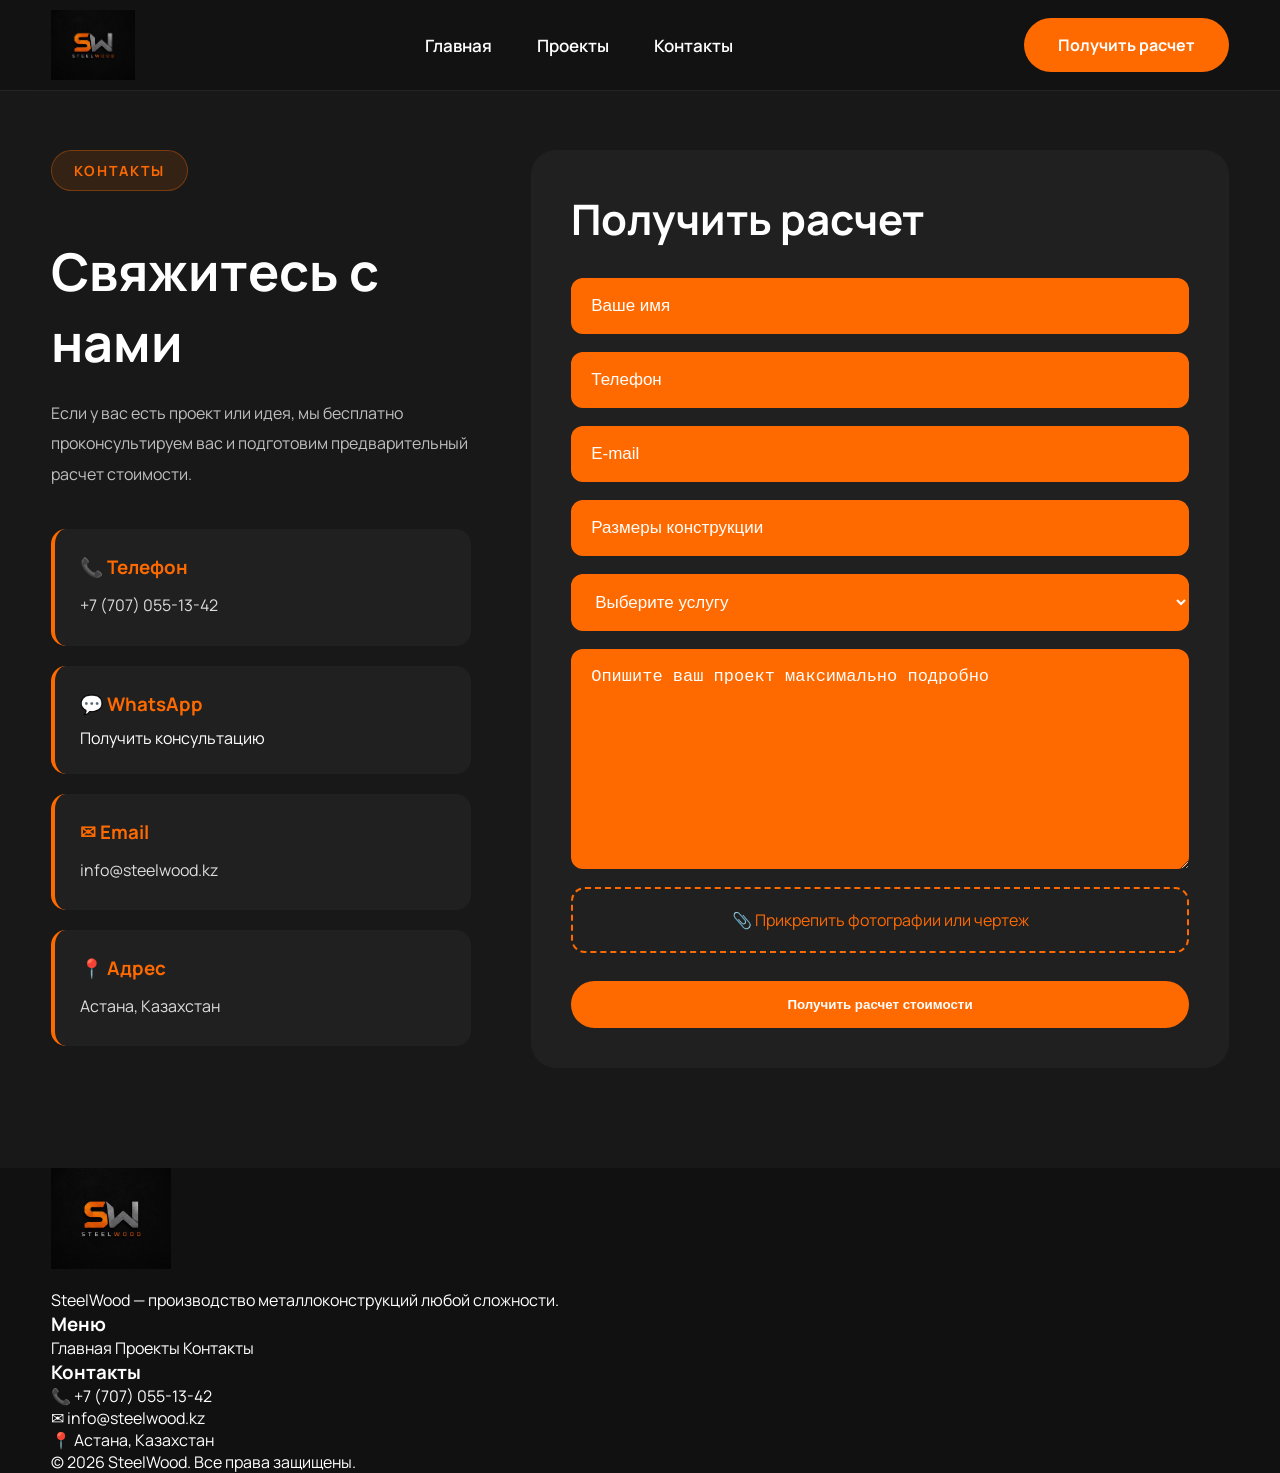
==== contacts.html @ b147d1b7 "Add files via upload" ====
<!DOCTYPE html>

<html lang="ru">

<head>

<meta charset="UTF-8">

<meta name="viewport" content="width=device-width, initial-scale=1.0">

<title>Контакты | SteelWood</title>

<link rel="stylesheet" href="style.css">

<link rel="preconnect" href="https://fonts.googleapis.com">

<link rel="preconnect" href="https://fonts.gstatic.com" crossorigin>

<link href="https://fonts.googleapis.com/css2?family=Manrope:wght@300;400;500;600;700;800&display=swap" rel="stylesheet">

</head>

<body>

<header class="header">

<div class="container">

<a href="index.html" class="logo">

<img src="images/logo.png">

</a>

<nav class="menu">

<a href="index.html">Главная</a>

<a href="projects.html">Проекты</a>

<a href="contacts.html">Контакты</a>

</nav>

<a href="#" class="btn-orange">

Получить расчет

</a>

</div>

</header>

<section class="contacts-page">

<div class="container">

<div class="contacts-left">

<span class="section-tag">

КОНТАКТЫ

</span>

<h2>

Свяжитесь с нами

</h2>

<p>

Если у вас есть проект или идея,
мы бесплатно проконсультируем вас
и подготовим предварительный расчет стоимости.

</p>

<div class="contact-card">

<h3>

📞 Телефон

</h3>

<p>

+7 (707) 055-13-42

</p>

</div>

<div class="contact-card">

<h3>

💬 WhatsApp

</h3>

<a href="https://wa.me/77070551342?text=Здравствуйте!%20Хочу%20узнать%20стоимость%20проекта." target="_blank">

Получить консультацию

</a>
</div>

<div class="contact-card">

<h3>

✉ Email

</h3>

<p>

info@steelwood.kz

</p>

</div>

<div class="contact-card">

<h3>

📍 Адрес

</h3>

<p>

Астана, Казахстан

</p>

</div>

</div>

<div class="contacts-right">

<h2>

Получить расчет

</h2>

<form>
    <input type="text" placeholder="Ваше имя" required>

<input type="tel" placeholder="Телефон" required>

<input type="email" placeholder="E-mail">

<input type="text" placeholder="Размеры конструкции">

<select>

<option>Выберите услугу</option>

<option>Металлоконструкции</option>

<option>Навесы</option>

<option>Лофт-мебель</option>

<option>Лестницы</option>

<option>Ограждения</option>

<option>Проектирование</option>

</select>

<textarea placeholder="Опишите ваш проект максимально подробно"></textarea>

<label class="upload-box">

📎 Прикрепить фотографии или чертеж

<input type="file" multiple>

</label>

<button type="submit" class="btn-orange">

Получить расчет стоимости

</button>

</form>

</div>

</div>

</section>

<footer>

<div class="container">

<div class="footer-grid">

<div>

<img src="images/logo.png" class="footer-logo">

<p>

SteelWood — производство металлоконструкций любой сложности.

</p>

</div>

<div>

<h3>

Меню

</h3>

<a href="index.html">Главная</a>

<a href="projects.html">Проекты</a>

<a href="contacts.html">Контакты</a>

</div>

<div>

<h3>

Контакты

</h3>

<p>📞 +7 (707) 055-13-42</p>

<p>✉ info@steelwood.kz</p>

<p>📍 Астана, Казахстан</p>

</div>

</div>

<div class="copyright">

© 2026 SteelWood. Все права защищены.

</div>

</div>

</footer>

<script src="script.js"></script>

</body>

</html>
---- style.css ----
/* ===========================
   RESET
=========================== */

*{
    margin:0;
    padding:0;
    box-sizing:border-box;
}

html{
    scroll-behavior:smooth;
}

body{
    font-family:"Manrope",sans-serif;
    background:#111;
    color:#fff;
    overflow-x:hidden;
}

a{
    text-decoration:none;
    color:white;
}

img{
    max-width:100%;
    display:block;
}

.container{
    width:min(1400px,92%);
    margin:auto;
}

/* ===========================
   HEADER
=========================== */

.header{

    position:fixed;

    width:100%;

    top:0;

    left:0;

    z-index:1000;

    background:rgba(15,15,15,.55);

    backdrop-filter:blur(15px);

    border-bottom:1px solid rgba(255,255,255,.08);

}

.header .container{

    height:90px;

    display:flex;

    justify-content:space-between;

    align-items:center;

}

.logo img{

    height:70px;

}

.menu{

    display:flex;

    gap:45px;

}

.menu a{

    font-size:17px;

    font-weight:600;

    transition:.3s;

}

.menu a:hover{

    color:#ff6a00;

}

.header-right{

    display:flex;

    align-items:center;

    gap:25px;

}

.header-contact{

    display:flex;

    gap:8px;

    align-items:center;

    color:#ddd;

    font-size:15px;

}

.btn-orange{

    padding:16px 34px;

    border:none;

    border-radius:40px;

    background:#ff6a00;

    color:white;

    font-weight:700;

    cursor:pointer;

    transition:.35s;

}

.btn-orange:hover{

    transform:translateY(-3px);

    background:#ff7b1f;

    box-shadow:0 18px 35px rgba(255,106,0,.35);

}

.btn-dark{

    padding:16px 34px;

    border-radius:40px;

    border:2px solid #ff6a00;

    color:white;

    transition:.35s;

}

.btn-dark:hover{

    background:#ff6a00;

}

/* ===========================
   HERO
=========================== */

.hero{

    position:relative;

    height:100vh;

    background:url("images/hero.jpg") center center/cover no-repeat;

    display:flex;

    align-items:center;

}

.overlay{

    position:absolute;

    inset:0;

    background:linear-gradient(

        90deg,

        rgba(0,0,0,.82),

        rgba(0,0,0,.55),

        rgba(0,0,0,.82)

    );

}

.hero-content{

    position:relative;

    z-index:2;

}

.hero-text{

    max-width:700px;

}

.hero h1{

    font-size:72px;

    line-height:1.1;

    margin-bottom:30px;

    font-weight:800;

}

.hero p{

    font-size:22px;

    color:#d2d2d2;

    line-height:1.8;

    margin-bottom:45px;

}

.hero-buttons{

    display:flex;

    gap:20px;

    flex-wrap:wrap;

}
/*==========================
ABOUT
==========================*/

.about{

padding:140px 0;

background:#181818;

}

.about-wrapper{

display:grid;

grid-template-columns:1fr 1fr;

gap:80px;

align-items:center;

}

.about-image{

overflow:hidden;

border-radius:25px;

border:2px solid rgba(255,106,0,.25);

box-shadow:0 25px 60px rgba(0,0,0,.45);

}

.about-image img{

width:100%;

height:620px;

object-fit:cover;

transition:.6s;

}

.about-image:hover img{

transform:scale(1.06);

}

.section-tag{

display:inline-block;

padding:10px 22px;

background:rgba(255,106,0,.12);

border:1px solid rgba(255,106,0,.35);

color:#ff6a00;

border-radius:40px;

font-size:14px;

font-weight:700;

letter-spacing:2px;

margin-bottom:25px;

}

.about-content h2{

font-size:58px;

line-height:1.2;

margin-bottom:30px;

}

.about-content p{

font-size:18px;

line-height:1.9;

color:#c8c8c8;

margin-bottom:22px;

}

.about-stats{

display:flex;

gap:20px;

margin-top:40px;

flex-wrap:wrap;

}

.stat-card{

flex:1;

min-width:170px;

background:#202020;

padding:35px;

border-radius:20px;

text-align:center;

border:1px solid rgba(255,255,255,.06);

transition:.35s;

}

.stat-card:hover{

transform:translateY(-8px);

border-color:#ff6a00;

box-shadow:0 20px 45px rgba(255,106,0,.15);

}

.stat-card h3{

font-size:44px;

color:#ff6a00;

margin-bottom:10px;

}

.stat-card span{

color:#bdbdbd;

}

/*==========================
SERVICES
==========================*/

.services{

padding:140px 0;

background:#111111;

}

.section-title{

font-size:56px;

text-align:center;

margin:20px 0 70px;

}

.services-grid{

display:grid;

grid-template-columns:repeat(2,1fr);

gap:30px;

}

.service-card{

background:#1b1b1b;

padding:40px;

border-radius:24px;

border:1px solid rgba(255,255,255,.06);

transition:.35s;

cursor:pointer;

}

.service-card:hover{

transform:translateY(-10px);

border-color:#ff6a00;

box-shadow:0 20px 50px rgba(255,106,0,.18);

}

.service-card h3{

font-size:30px;

margin-bottom:18px;

}

.service-card p{

font-size:17px;

line-height:1.8;

color:#bdbdbd;

}
/*==========================
PROJECTS
==========================*/

.projects{

padding:140px 0;

background:#181818;

}

.projects-subtitle{

max-width:800px;

margin:0 auto 70px;

text-align:center;

font-size:18px;

color:#bfbfbf;

line-height:1.8;

}

.project-item{

display:grid;

grid-template-columns:280px 1fr;

gap:40px;

align-items:center;

background:#202020;

padding:30px;

border-radius:24px;

margin-bottom:35px;

border:1px solid rgba(255,255,255,.08);

transition:.35s;

}

.project-item:hover{

transform:translateY(-6px);

border-color:#ff6a00;

box-shadow:0 20px 45px rgba(255,106,0,.18);

}

.project-photo{

width:260px;

height:190px;

overflow:hidden;

border-radius:18px;

border:3px solid #ff6a00;

}

.project-photo img{

width:100%;

height:100%;

object-fit:cover;

transition:.45s;

cursor:pointer;

}

.project-item:hover .project-photo img{

transform:scale(1.08);

}

.project-text h3{

font-size:32px;

margin-bottom:18px;

}

.project-text p{

font-size:17px;

line-height:1.8;

color:#c8c8c8;

margin-bottom:25px;

}

.projects-more{

margin-top:60px;

text-align:center;

}
/*==========================
PROJECT MODAL
==========================*/

.project-modal{

position:fixed;

left:0;

top:0;

width:100%;

height:100%;

background:rgba(0,0,0,.88);

display:none;

justify-content:center;

align-items:center;

z-index:999999;

backdrop-filter:blur(8px);

}

.project-modal.active{

display:flex;

animation:fade .35s;

}

.project-window{

width:min(1100px,92%);

background:#181818;

border-radius:25px;

overflow:hidden;

display:grid;

grid-template-columns:1fr 1fr;

box-shadow:0 30px 80px rgba(0,0,0,.45);

}

.project-window-image img{

width:100%;

height:100%;

object-fit:cover;

}

.project-window-text{

padding:50px;

}

.project-window-text h2{

font-size:42px;

margin-bottom:25px;

}

.project-window-text p{

line-height:1.9;

color:#c8c8c8;

margin-bottom:30px;

}

.project-window-text ul{

margin-bottom:35px;

padding-left:22px;

line-height:2;

}

.close-project{

position:absolute;

right:35px;

top:25px;

font-size:45px;

cursor:pointer;

color:white;

transition:.3s;

}

.close-project:hover{

color:#ff6a00;

}

@keyframes fade{

from{

opacity:0;

}

to{

opacity:1;

}

}
/*==================================
CONTACTS PAGE
==================================*/

.contacts-page{

padding:150px 0 100px;

background:#181818;

}

.contacts-page .container{

display:grid;

grid-template-columns:420px 1fr;

gap:60px;

align-items:start;

}

.contacts-left h2{

font-size:52px;

margin:20px 0;

}

.contacts-left p{

color:#bfbfbf;

line-height:1.9;

margin-bottom:40px;

}

.contact-card{

background:#202020;

padding:25px;

border-left:4px solid #ff6a00;

border-radius:15px;

margin-bottom:20px;

transition:.3s;

}

.contact-card:hover{

transform:translateX(8px);

background:#262626;

}

.contact-card h3{

margin-bottom:10px;

color:#ff6a00;

}

.contact-card p{

margin:0;

color:#ddd;

}

.contacts-right{

background:#202020;

padding:40px;

border-radius:25px;

}

.contacts-right h2{

font-size:42px;

margin-bottom:30px;

}

.contacts-right form{

display:flex;

flex-direction:column;

gap:18px;

}

.contacts-right input,

.contacts-right textarea,

.contacts-right select{

background:#ff6a00;

border:none;

padding:18px 20px;

border-radius:12px;

font-size:17px;

color:#fff;

outline:none;

}

.contacts-right input::placeholder,

.contacts-right textarea::placeholder{

color:#fff;

}

.contacts-right textarea{

height:220px;

resize:vertical;

}

.upload-box{

display:block;

padding:20px;

border:2px dashed #ff6a00;

border-radius:14px;

text-align:center;

cursor:pointer;

transition:.3s;

color:#ff6a00;

}

.upload-box:hover{

background:rgba(255,106,0,.08);

}

.upload-box input{

display:none;

}

.contacts-right button{

margin-top:10px;

}
/*==============================
ANIMATION
==============================*/

.fade{

opacity:0;

transform:translateY(60px);

transition:1s;

}

.fade.show{

opacity:1;

transform:translateY(0);

}

/*==============================
HEADER SCROLL
==============================*/

.header.scroll{

background:#111;

box-shadow:0 10px 35px rgba(0,0,0,.4);

}

/*==============================
MOBILE
==============================*/

@media(max-width:900px){

.menu{

display:none;

}

.menu.active{

display:flex;

position:absolute;

left:0;

top:90px;

width:100%;

background:#181818;

flex-direction:column;

padding:30px;

gap:20px;

}

.burger{

display:flex;

flex-direction:column;

gap:6px;

cursor:pointer;

}

.burger span{

width:28px;

height:3px;

background:white;

}

.about-wrapper,

.contacts-page .container{

grid-template-columns:1fr;

}

.services-grid{

grid-template-columns:1fr;

}

.project-item{

grid-template-columns:1fr;

}

.project-photo{

width:100%;

height:240px;

}

.hero h1{

font-size:42px;

}

.about-content h2{

font-size:40px;

}

.section-title{

font-size:40px;

}

.footer-grid{

grid-template-columns:1fr;

}

}
/* ==========================
PROJECTS PAGE
========================== */

.projects-page{

padding:120px 0;

background:#111;

}

.projects-subtitle{

color:#999;

font-size:18px;

margin-bottom:60px;

}

.project-card{

display:flex;

align-items:center;

gap:35px;

background:#1a1a1a;

border:1px solid #2d2d2d;

border-radius:20px;

padding:25px;

margin-bottom:30px;

transition:.35s;

}

.project-card:hover{

border-color:#ff7300;

box-shadow:0 0 35px rgba(255,115,0,.25);

transform:translateY(-6px);

}

.project-image{

width:220px;

height:150px;

flex-shrink:0;

overflow:hidden;

border-radius:14px;

border:2px solid #ff7300;

}

.project-image img{

width:100%;

height:100%;

object-fit:cover;

transition:.4s;

}

.project-card:hover .project-image img{

transform:scale(1.08);

}

.project-info{

flex:1;

}

.project-info h3{

font-size:32px;

color:#fff;

margin-bottom:15px;

}

.project-info p{

color:#bfbfbf;

line-height:1.7;

font-size:17px;

margin-bottom:22px;

}

.project-data{

display:flex;

gap:35px;

margin-bottom:25px;

flex-wrap:wrap;

}

.project-data span{

color:#cfcfcf;

font-size:15px;

}

.project-data strong{

color:#ff7300;

}

.project-info .btn-orange{

padding:14px 38px;

border-radius:10px;

}
@media(max-width:900px){

.project-card{

flex-direction:column;

align-items:flex-start;

}

.project-image{

width:100%;

height:220px;

}

.project-info h3{

font-size:28px;

}

.project-data{

flex-direction:column;

gap:10px;

}

}
/* ==========================
PROJECT MODAL
========================== */

.project-modal{

    position: fixed;

    top: 0;

    left: 0;

    width: 100vw;

    height: 100vh;

    background: rgba(0,0,0,.85);

    display: none;

    justify-content: center;

    align-items: flex-start;

    padding-top: 80px;

    z-index: 999999;

    overflow-y: auto;


}

.project-modal.active{

    display: flex;

}
.modal-content{
position: relative;

background:#1b1b1b;

max-width:900px;

width:100%;

padding:40px;

border-radius:20px;

border:2px solid #ff7300;

animation:popup .3s;


}

@keyframes popup{

from{

opacity:0;

transform:scale(.9);

}

to{

opacity:1;

transform:scale(1);

}

}

.modal-content img{

width:100%;

height:420px;

object-fit:cover;

border-radius:14px;

margin-bottom:30px;

}

.modal-content h2{

font-size:40px;

color:#fff;

margin-bottom:20px;

}

.modal-content p{

color:#cfcfcf;

font-size:18px;

line-height:1.8;

margin-bottom:30px;

}

.modal-features{

display:grid;

grid-template-columns:repeat(2,1fr);

gap:15px;

margin-bottom:35px;

color:#ddd;

}

.close-modal{
    position:absolute;

    top:20px;

    right:-70px;

    font-size:52px;

    color:#fff;

    cursor:pointer;

    z-index:1000;

    transition:.3s;
}
.close-modal:hover{

color:#ff7300;

}
/*==========================
LIGHTBOX
==========================*/

.lightbox{

position:fixed;

left:0;

top:0;

width:100%;

height:100%;

background:rgba(0,0,0,.92);

display:none;

justify-content:center;

align-items:center;

z-index:999999;

}

.lightbox.active{

display:flex;

animation:fadeIn .3s;

}

.lightbox img{

max-width:90%;

max-height:90%;

border-radius:16px;

box-shadow:0 25px 60px rgba(0,0,0,.5);

}

.lightbox-close{

position:absolute;

top:25px;

right:40px;

font-size:50px;

color:#fff;

cursor:pointer;

transition:.3s;

}

.lightbox-close:hover{

color:#ff7300;

}   
/* ==========================
PROJECTS HERO
========================== */

.projects-hero{

padding:170px 0 70px;

background:#111;

margin-top:30px;

}

.projects-hero h1{

font-size:54px;

color:#fff;

margin:20px 0;

}

.projects-hero p{

color:#bdbdbd;

font-size:20px;

max-width:700px;

line-height:1.7;

}

.projects-list{

padding-bottom:100px;

}
/* ==========================
FOOTER
========================== */

.footer-logo{
    width:120px;
    height:auto;
    display:block;
    margin-bottom:20px;
}
/* ==========================
PROJECT CTA
========================== */

.projects-cta{

padding:80px 0;

text-align:center;

background:#111;

}

.projects-cta h2{

font-size:46px;

margin-bottom:20px;

color:#fff;

}

.projects-cta p{

font-size:20px;

color:#bdbdbd;

margin-bottom:40px;

}

.projects-cta .btn-orange{

display:inline-block;

margin-bottom:60px;

}
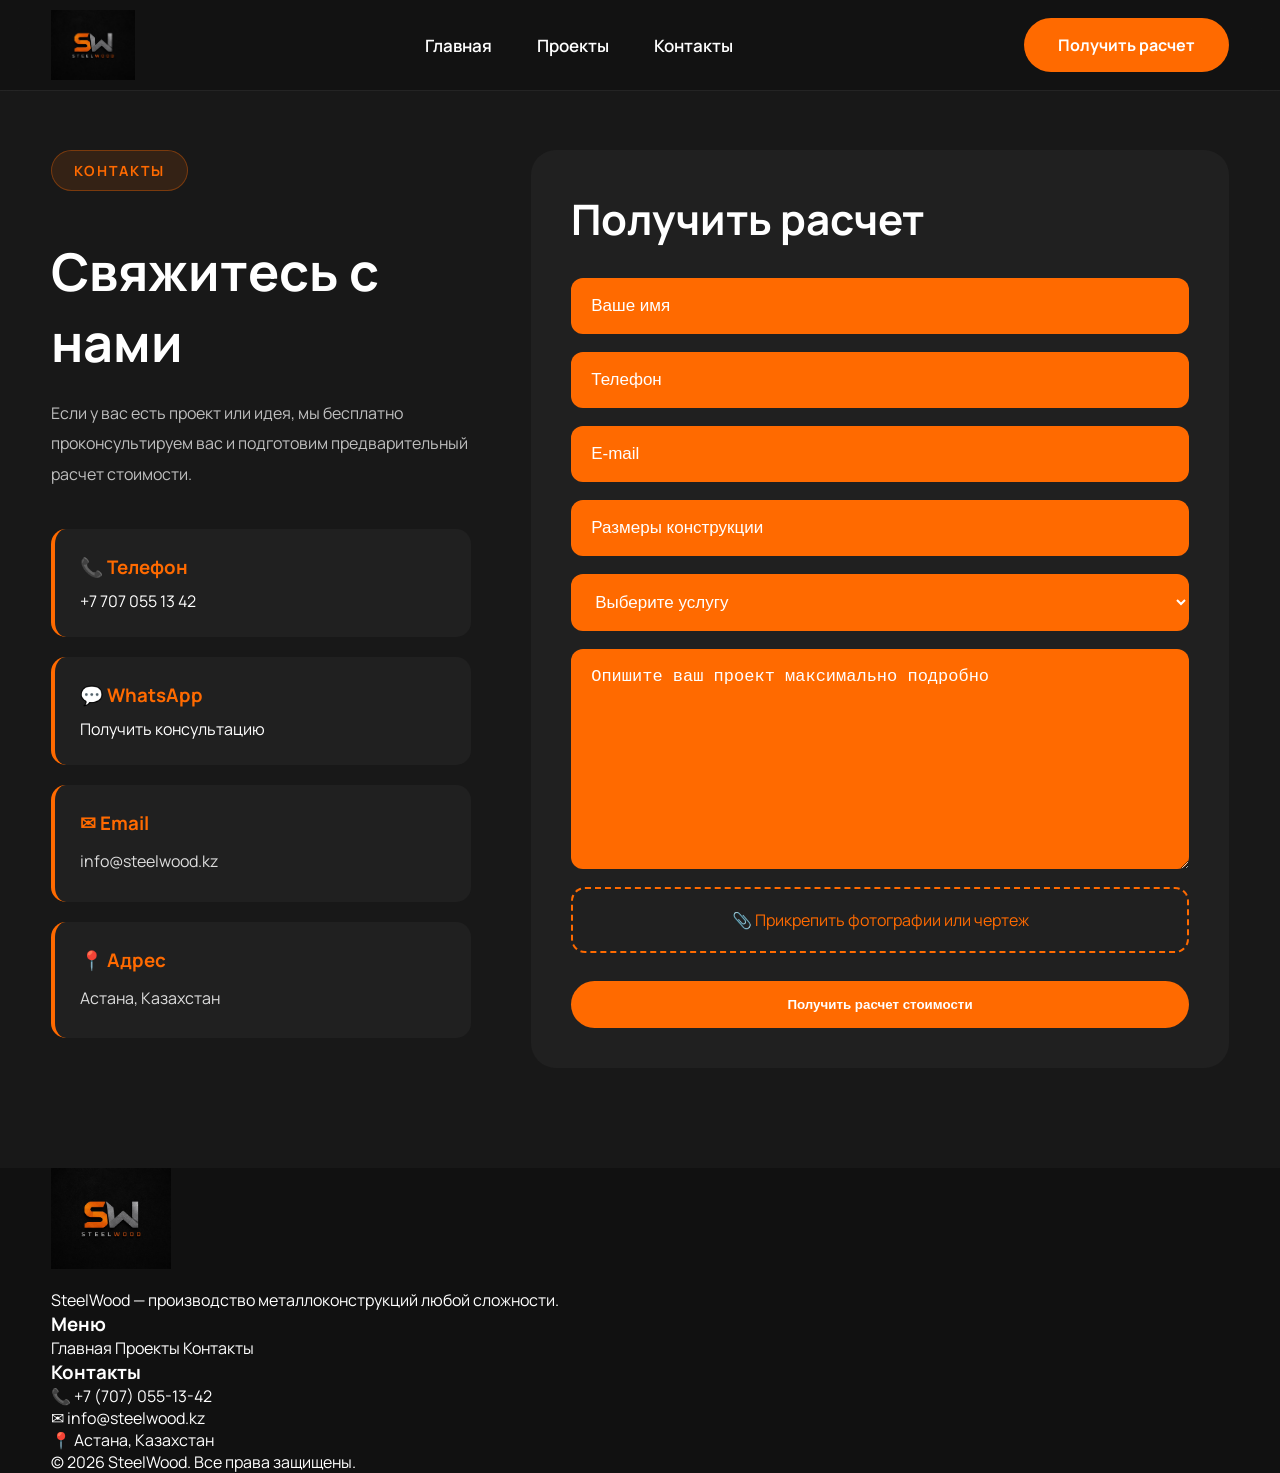
==== commit 79603ced: "Update contacts.html" ====
--- a/contacts.html
+++ b/contacts.html
@@ -85,12 +85,10 @@
 📞 Телефон
 
 </h3>
-
-<p>
-
-+7 (707) 055-13-42
-
-</p>
+<a href="tel:+77070551342">
+                    +7 707 055 13 42
+                </a>
+
 
 </div>
 
@@ -268,4 +266,4 @@
 
 </body>
 
-</html>+</html>
--- a/style.css
+++ b/style.css
@@ -621,7 +621,7 @@
 
 .project-modal{
 
-position:fixed;
+position:relative;
 
 left:0;
 
@@ -719,9 +719,9 @@
 
 position:absolute;
 
-right:35px;
-
-top:25px;
+right:400px;
+
+top:70px;
 
 font-size:45px;
 
@@ -741,7 +741,7 @@
 
 @keyframes fade{
 
-from{
+from{   
 
 opacity:0;
 
@@ -1397,7 +1397,7 @@
 
     top:20px;
 
-    right:-70px;
+    right:15px;
 
     font-size:52px;
 
@@ -1576,4 +1576,187 @@
 
 margin-bottom:60px;
 
-}+}
+/* ==================================================
+MOBILE ADAPTIVE
+================================================== */
+
+@media (max-width:768px){
+
+/* ---------- HEADER ---------- */
+
+.header .container{
+
+    height:75px;
+
+    padding:0 15px;
+
+}
+
+.logo img{
+
+    height:50px;
+
+}
+
+.header-right{
+
+    display:none;
+
+}
+
+.burger{
+
+    display:flex;
+
+    flex-direction:column;
+
+    gap:5px;
+
+    cursor:pointer;
+
+}
+
+.burger span{
+
+    width:28px;
+
+    height:3px;
+
+    background:#fff;
+
+    border-radius:5px;
+
+}
+
+.menu{
+
+    position:fixed;
+
+    top:0;
+
+    right:-100%;
+
+    width:260px;
+
+    height:100vh;
+
+    background:#181818;
+
+    display:flex;
+
+    flex-direction:column;
+
+    padding:110px 30px;
+
+    gap:25px;
+
+    transition:.35s;
+
+    z-index:99999;
+
+}
+
+.menu.active{
+
+    right:0;
+
+}
+
+.menu a{
+
+    font-size:22px;
+
+}
+
+/* ---------- HERO ---------- */
+
+.hero{
+
+    height:auto;
+
+    padding:130px 0 70px;
+
+}
+
+.hero h1{
+
+    font-size:38px;
+
+    line-height:1.2;
+
+}
+
+.hero p{
+
+    font-size:17px;
+
+}
+
+.hero-buttons{
+
+    flex-direction:column;
+
+}
+
+.hero-buttons .btn-orange,
+
+.hero-buttons .btn-dark{
+
+    width:100%;
+
+    text-align:center;
+
+}
+
+/* ---------- TITLES ---------- */
+
+.section-title{
+
+    font-size:34px;
+
+}
+
+.about-content h2,
+
+.projects-hero h1,
+
+.contacts-left h2,
+
+.contacts-right h2{
+
+    font-size:34px;
+
+}
+
+/* ---------- ABOUT ---------- */
+
+.about-wrapper{
+
+    display:flex;
+
+    flex-direction:column;
+
+    gap:30px;
+
+}
+
+.about-image img{
+
+    height:280px;
+
+}
+
+.about-stats{
+
+    flex-direction:column;
+
+}
+
+.stat-card{
+
+    min-width:100%;
+
+}
+
+}
